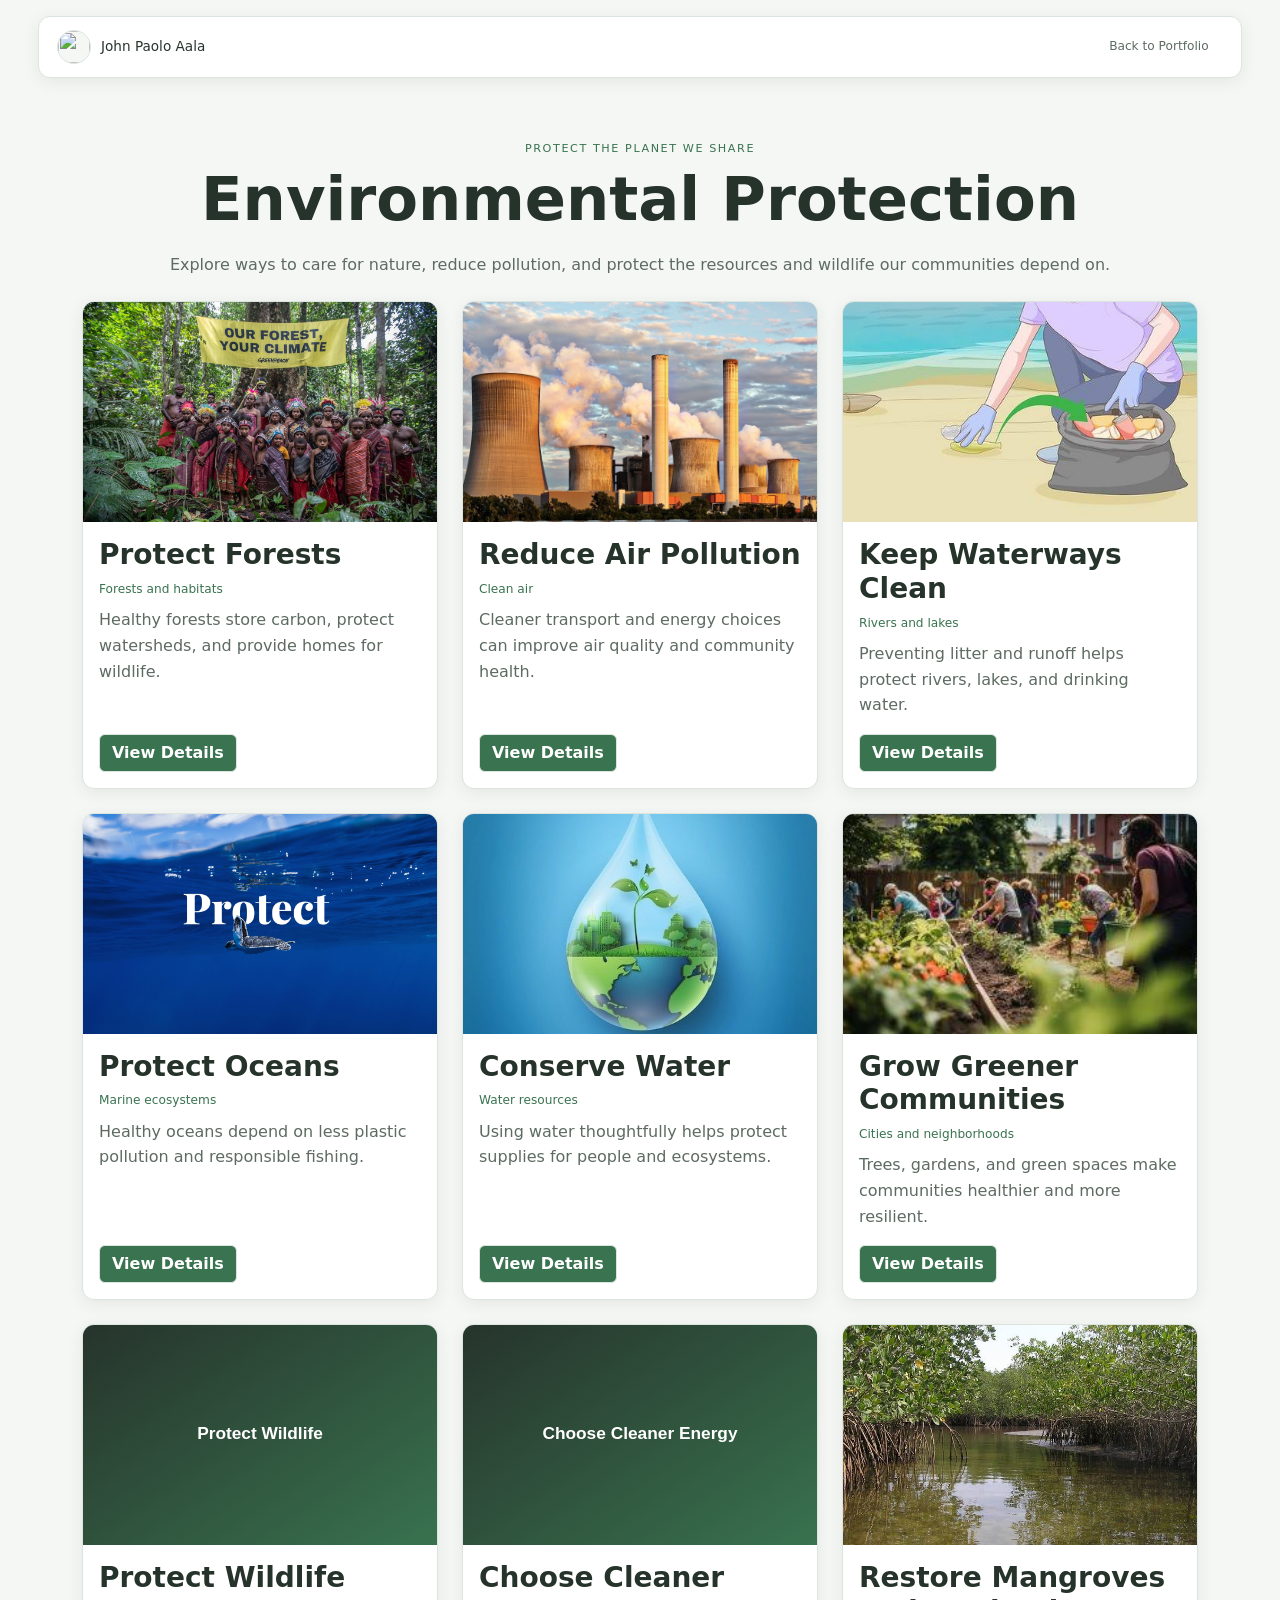
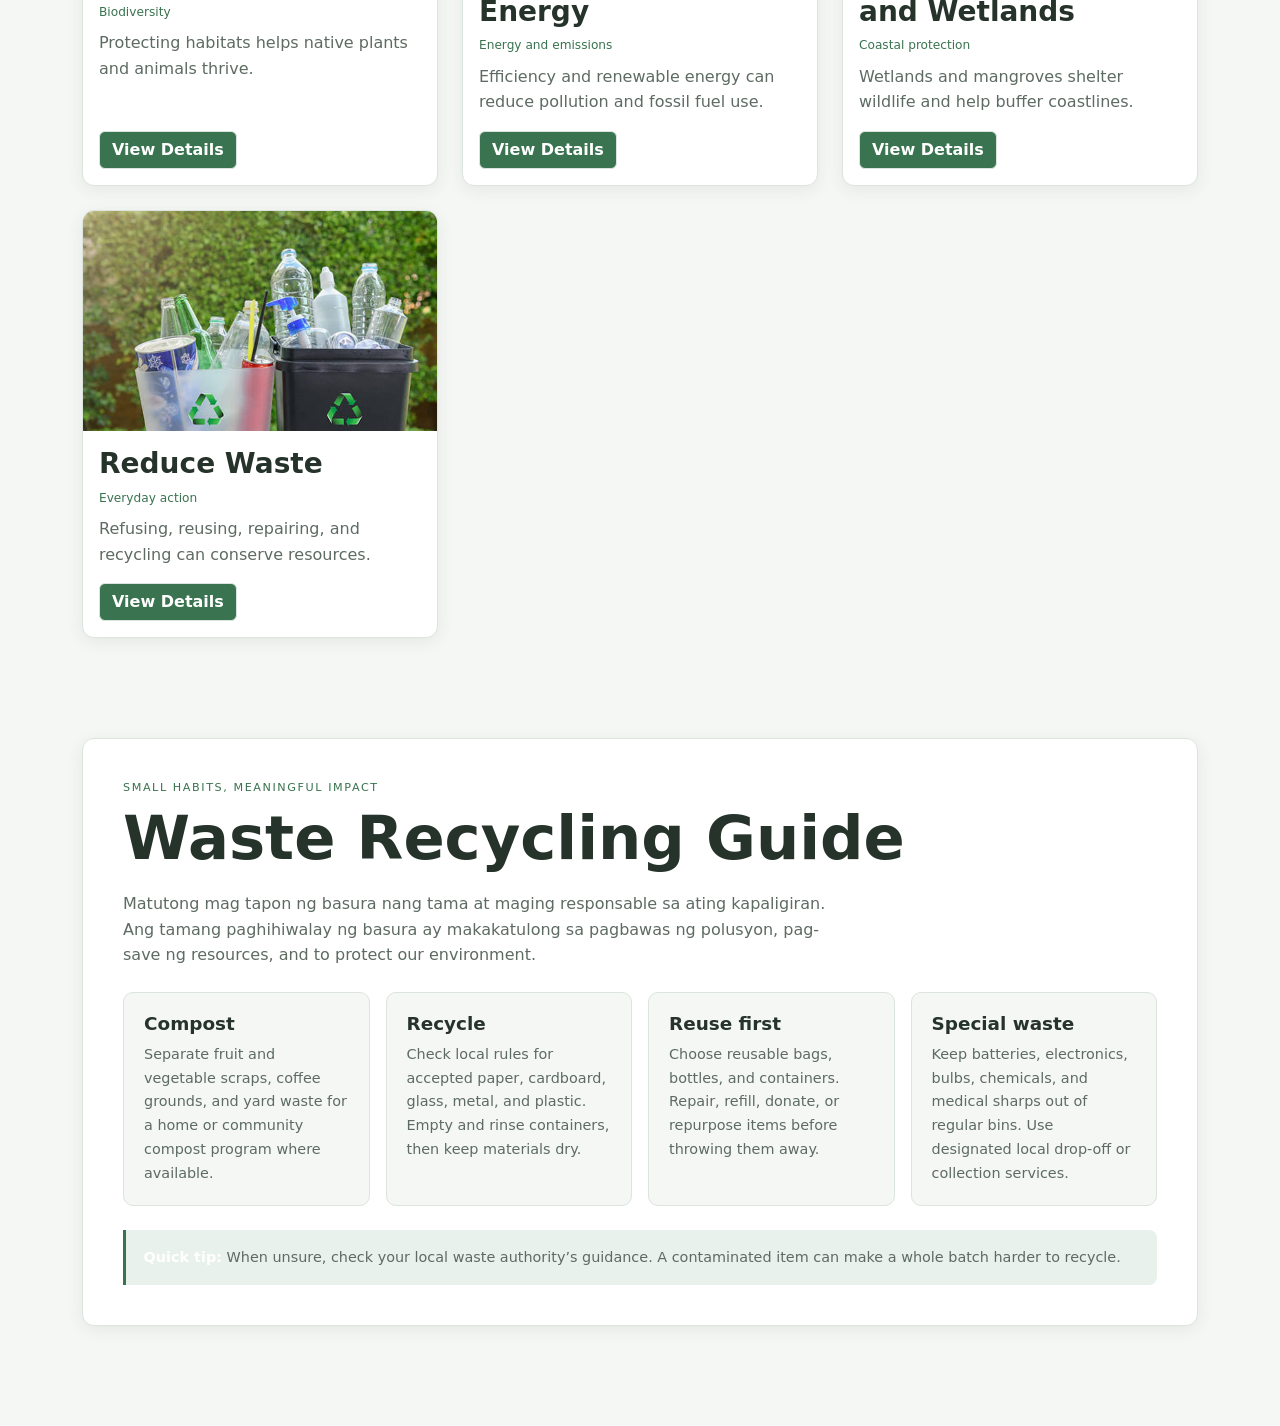
==== act2/index.html @ 0a466f54 "trafer files" ====
<!DOCTYPE html>
<html lang="en">

<head>
    <meta charset="UTF-8">
    <meta name="viewport" content="width=device-width, initial-scale=1">
    <title>Environmental Protection Guide | Small Actions, Big Impact</title>
    <link href="https://cdn.jsdelivr.net/npm/bootstrap@5.3.3/dist/css/bootstrap.min.css" rel="stylesheet">
    <style>
        :root {
            --bg: #f5f7f5;
            --bg-card: #ffffff;
            --text: #26332b;
            --text-soft: #5d6b62;
            --line: #dce4de;
            --accent: #39734f;
            --shadow: rgba(38, 51, 43, 0.08);
        }

        *,
        *::before,
        *::after {
            box-sizing: border-box;
            animation: none !important;
            scroll-behavior: auto !important;
            transition: none !important;
        }

        html {
            min-height: 100%;
        }

        body {
            min-height: 100vh;
            overflow-x: hidden;
            background: var(--bg);
            color: var(--text);
            font-family: system-ui, -apple-system, "Segoe UI", sans-serif;
            line-height: 1.6;
        }

        .environment-navbar {
            top: 16px;
            width: min(94%, 1440px);
            margin-inline: auto;
            padding: 8px 18px;
            border: 1px solid var(--line);
            border-radius: 12px;
            background: var(--bg-card);
            box-shadow: 0 4px 16px var(--shadow);
        }

        .environment-navbar .navbar-brand {
            display: inline-flex;
            align-items: center;
            gap: 10px;
            color: var(--text);
            font-size: .85rem;
        }

        .environment-logo {
            width: 34px;
            height: 34px;
            overflow: hidden;
            border: 1px solid var(--line);
            border-radius: 50%;
            background: var(--bg);
        }

        .environment-logo img {
            width: 100%;
            height: 100%;
            object-fit: cover;
        }

        .environment-navbar .nav-link {
            padding: 8px 14px;
            border-radius: 6px;
            color: var(--text-soft);
            font-size: .76rem;
        }

        .environment-navbar .nav-link:hover,
        .environment-navbar .nav-link:focus {
            background: var(--bg);
            color: var(--text);
        }

        .destinations {
            min-height: 100vh;
            padding: clamp(100px, 12vw, 140px) 0 clamp(52px, 8vw, 100px);
        }

        .section-kicker {
            margin-bottom: 10px;
            color: var(--accent);
            font-size: .7rem;
            letter-spacing: .14em;
            text-transform: uppercase;
        }

        .section-title {
            display: inline-block;
            margin-bottom: 20px;
            color: var(--text);
            font-size: clamp(2.2rem, 5vw, 3.8rem);
            font-weight: 700;
            line-height: 1.05;
        }

        .section-note {
            color: var(--text-soft);
        }

        .dest-card {
            height: 100%;
            overflow: hidden;
            border: 1px solid var(--line);
            border-radius: 12px;
            background: var(--bg-card);
            color: var(--text);
            box-shadow: 0 4px 16px var(--shadow);
        }

        .dest-card:hover,
        .dest-card:focus-within {
            border-color: var(--accent);
        }

        .dest-card:focus-visible {
            outline: 2px solid var(--accent);
            outline-offset: 4px;
        }

        .dest-card>img {
            width: 100%;
            height: 220px;
            object-fit: cover;
        }

        .dest-card .location {
            color: var(--accent);
            font-size: .76rem;
        }

        .dest-card .card-title {
            color: var(--text);
            font-weight: 600;
        }

        .dest-card .card-text {
            color: var(--text-soft);
        }

        .btn-details {
            border: 1px solid var(--line);
            border-radius: 6px;
            background: var(--accent);
            color: #ffffff;
            font-weight: 700;
        }

        .btn-details:hover {
            background: #2d5d40;
            color: #ffffff;
        }

        .modal-content {
            overflow: hidden;
            border: 1px solid var(--line);
            border-radius: 12px;
            background: var(--bg-card);
            color: var(--text);
        }

        .modal-img {
            width: 100%;
            max-height: 360px;
            object-fit: cover;
            background: var(--bg);
        }

        .modal-location {
            color: var(--accent);
        }

        .modal-description {
            color: var(--text-soft);
        }

        .modal-footer {
            border-color: var(--line);
        }

        .recycling-guide {
            padding: 0 0 clamp(52px, 8vw, 100px);
        }

        .recycling-panel {
            padding: clamp(1.25rem, 4vw, 2.5rem);
            border: 1px solid var(--line);
            border-radius: 12px;
            background: var(--bg-card);
            box-shadow: 0 4px 16px var(--shadow);
        }

        .recycling-intro {
            max-width: 720px;
            color: var(--text-soft);
        }

        .waste-card {
            height: 100%;
            padding: 1.25rem;
            border: 1px solid var(--line);
            border-radius: 10px;
            background: var(--bg);
        }

        .waste-card:hover {
            border-color: var(--accent);
        }

        .waste-card h3 {
            margin-bottom: .5rem;
            color: var(--text);
            font-size: 1.15rem;
            font-weight: 600;
        }

        .waste-card p {
            margin-bottom: 0;
            color: var(--text-soft);
            font-size: .9rem;
            line-height: 1.65;
        }

        .recycling-tip {
            padding: 1rem 1.1rem;
            border-left: 3px solid var(--accent);
            border-radius: 0 8px 8px 0;
            background: #e8f1eb;
            color: var(--text-soft);
            font-size: .9rem;
        }
    </style>
</head>

<body>
    <nav class="navbar fixed-top environment-navbar" aria-label="Main navigation">
        <div class="container-fluid px-0">
            <a class="navbar-brand" href="../index.html">
                <span class="environment-logo"><img src="../LOGO (3).svg" alt=""></span>
                <span>John Paolo Aala</span>
            </a>
            <a class="nav-link ms-auto" href="../index.html">
                Back to Portfolio
            </a>
        </div>
    </nav>

    <main>
        <section id="destinations" class="destinations">
            <div class="container">
                <div class="text-center mb-4">
                    <p class="section-kicker">Protect the planet we share</p>
                    <h2 class="section-title">Environmental Protection</h2>
                    <p class="section-note">Explore ways to care for nature, reduce pollution, and protect the
                        resources and wildlife our communities depend on.</p>
                </div>

                <div class="row g-4" id="cardContainer"></div>
            </div>
        </section>

        <section class="recycling-guide" aria-labelledby="recycling-title">
            <div class="container">
                <div class="recycling-panel">
                    <div class="mb-4">
                        <p class="section-kicker">Small habits, meaningful impact</p>
                        <h2 class="section-title" id="recycling-title">Waste Recycling Guide</h2>
                        <p class="recycling-intro mb-0">
                            Matutong mag tapon ng basura nang tama at maging responsable sa ating kapaligiran. Ang
                            tamang paghihiwalay ng basura ay makakatulong sa pagbawas ng polusyon, pag-save ng
                            resources, and to protect our environment.
                        </p>
                    </div>

                    <div class="row g-3">
                        <div class="col-12 col-md-6 col-lg-3">
                            <article class="waste-card">
                                <h3>Compost</h3>
                                <p>Separate fruit and vegetable scraps, coffee grounds, and yard waste for a home or
                                    community compost program where available.</p>
                            </article>
                        </div>
                        <div class="col-12 col-md-6 col-lg-3">
                            <article class="waste-card">
                                <h3>Recycle</h3>
                                <p>Check local rules for accepted paper, cardboard, glass, metal, and plastic. Empty and
                                    rinse containers, then keep materials dry.</p>
                            </article>
                        </div>
                        <div class="col-12 col-md-6 col-lg-3">
                            <article class="waste-card">
                                <h3>Reuse first</h3>
                                <p>Choose reusable bags, bottles, and containers. Repair, refill, donate, or repurpose
                                    items before throwing them away.</p>
                            </article>
                        </div>
                        <div class="col-12 col-md-6 col-lg-3">
                            <article class="waste-card">
                                <h3>Special waste</h3>
                                <p>Keep batteries, electronics, bulbs, chemicals, and medical sharps out of regular
                                    bins. Use designated local drop-off or collection services.</p>
                            </article>
                        </div>
                    </div>

                    <p class="recycling-tip mt-4 mb-0">
                        <strong class="text-white">Quick tip:</strong>
                        When unsure, check your local waste authority’s guidance. A contaminated item can make a whole
                        batch harder to recycle.
                    </p>
                </div>
            </div>
        </section>
    </main>

    <div class="modal" id="detailsModal" tabindex="-1" aria-labelledby="modalTitle" aria-hidden="true">
        <div class="modal-dialog modal-lg modal-dialog-centered modal-dialog-scrollable">
            <div class="modal-content">
                <img id="modalImage" class="modal-img" src="" alt="">
                <div class="modal-body p-4">
                    <h3 id="modalTitle" class="fw-bold"></h3>
                    <p id="modalLocation" class="modal-location fw-semibold"></p>
                    <p id="modalDescription" class="modal-description mb-0"></p>
                </div>
                <div class="modal-footer">
                    <button type="button" class="btn btn-details" data-bs-dismiss="modal">Close</button>
                </div>
            </div>
        </div>
    </div>

    <script src="https://cdn.jsdelivr.net/npm/bootstrap@5.3.3/dist/js/bootstrap.bundle.min.js"></script>
    <script>
        const environmentalTopics = [
            {
                "id": 1,
                "name": "Protect Forests",
                "location": "Forests and habitats",
                "description": "Healthy forests store carbon, protect watersheds, and provide homes for wildlife.",
                "fullDescription": "Forests provide habitat for wildlife, store carbon, help regulate water, and support the livelihoods of many communities. Preventing illegal logging and fires, supporting sustainable forestry, and restoring native trees can help keep forest ecosystems healthy.",
                "image": "assets/forest.jpg"
            },
            {
                "id": 2,
                "name": "Reduce Air Pollution",
                "location": "Clean air",
                "description": "Cleaner transport and energy choices can improve air quality and community health.",
                "fullDescription": "Air pollution comes from sources such as vehicle exhaust, industrial activity, and burning fuels or waste. Cleaner public transport, walking and cycling where safe, energy efficiency, and enforcing pollution standards can reduce harmful emissions and help make neighborhoods healthier.",
                "image": "assets/air.jpg"
            },
            {
                "id": 3,
                "name": "Keep Waterways Clean",
                "location": "Rivers and lakes",
                "description": "Preventing litter and runoff helps protect rivers, lakes, and drinking water.",
                "fullDescription": "Trash, untreated wastewater, and chemicals can pollute rivers and lakes, harming wildlife and people. Dispose of household waste properly, avoid pouring oils or chemicals down drains, reduce single-use plastics, and join local cleanups to help keep waterways healthy.",
                "image": "assets/water.jpeg"
            },
            {
                "id": 4,
                "name": "Protect Oceans",
                "location": "Marine ecosystems",
                "description": "Healthy oceans depend on less plastic pollution and responsible fishing.",
                "fullDescription": "Oceans support biodiversity, food, livelihoods, and coastal protection. Reducing plastic use, keeping litter out of drains and beaches, choosing responsibly sourced seafood, and supporting marine protected areas all contribute to healthier ocean ecosystems.",
                "image": "assets/protect.webp"
            },
            {
                "id": 5,
                "name": "Conserve Water",
                "location": "Water resources",
                "description": "Using water thoughtfully helps protect supplies for people and ecosystems.",
                "fullDescription": "Fresh water is essential for people, farms, and nature. Fix leaks, turn off taps when they are not needed, use water-efficient fixtures, and avoid polluting storm drains. Communities can also protect watersheds and plan carefully for droughts and growing demand.",
                "image": "assets/save.jpg"
            },
            {
                "id": 6,
                "name": "Grow Greener Communities",
                "location": "Cities and neighborhoods",
                "description": "Trees, gardens, and green spaces make communities healthier and more resilient.",
                "fullDescription": "Urban trees, parks, and community gardens provide shade, habitat, and welcoming places to gather. Planting suitable native species, caring for existing trees, and designing connected green spaces can support biodiversity and improve local environments.",
                "image": "assets/grow.jpeg"
            },
            {
                "id": 7,
                "name": "Protect Wildlife",
                "location": "Biodiversity",
                "description": "Protecting habitats helps native plants and animals thrive.",
                "fullDescription": "Wildlife depends on healthy, connected habitats for food, shelter, and breeding. Respect protected areas, never buy products made from threatened species, keep pets from harming wildlife, and support habitat restoration and science-based conservation.",
                "image": "https://images.unsplash.com/photo-1546026423-cc4642628d2b?auto=format&fit=crop&w=900&q=85"
            },
            {
                "id": 8,
                "name": "Choose Cleaner Energy",
                "location": "Energy and emissions",
                "description": "Efficiency and renewable energy can reduce pollution and fossil fuel use.",
                "fullDescription": "Energy choices affect air quality, resource use, and greenhouse gas emissions. Save electricity, choose efficient appliances, and support responsibly developed renewable energy such as solar and wind. Larger changes also depend on clean-energy infrastructure and strong public policy.",
                "image": "https://images.unsplash.com/photo-1448375240586-882707db888b?auto=format&fit=crop&w=900&q=85"
            },
            {
                "id": 9,
                "name": "Restore Mangroves and Wetlands",
                "location": "Coastal protection",
                "description": "Wetlands and mangroves shelter wildlife and help buffer coastlines.",
                "fullDescription": "Mangroves and wetlands are valuable habitats that support fish, birds, and other wildlife. They can also help reduce erosion and soften some coastal impacts. Protect existing ecosystems and join restoration projects led by local experts using appropriate native species.",
                "image": "assets/mangrove.jpeg"
            },
            {
                "id": 10,
                "name": "Reduce Waste",
                "location": "Everyday action",
                "description": "Refusing, reusing, repairing, and recycling can conserve resources.",
                "fullDescription": "Waste prevention starts before an item reaches the bin. Choose durable and reusable products, avoid unnecessary packaging, repair and donate usable items, and sort accepted recyclables according to local guidance. Compost food scraps where a suitable program is available.",
                "image": "assets/waste.jpeg"
            }
        ];

        const cardContainer = document.getElementById("cardContainer");

        function fallbackImage(name) {
            const svg =
                "<svg xmlns='http://www.w3.org/2000/svg' width='900' height='600'>" +
                "<defs><linearGradient id='g' x1='0' y1='0' x2='1' y2='1'>" +
                "<stop offset='0' stop-color='#26332b'/><stop offset='1' stop-color='#39734f'/></linearGradient></defs>" +
                "<rect width='900' height='600' fill='url(#g)'/>" +
                "<text x='450' y='310' font-family='Arial' font-size='44' font-weight='bold' fill='white' text-anchor='middle'>" +
                name.replace(/&/g, "&amp;") + "</text></svg>";
            return "data:image/svg+xml;charset=UTF-8," + encodeURIComponent(svg);
        }

        function attachFallback(img, name) {
            img.addEventListener("error", function handler() {
                img.removeEventListener("error", handler);
                img.src = fallbackImage(name);
            });
        }

        function showCards(list) {
            cardContainer.innerHTML = "";

            list.forEach(function (place) {
                const col = document.createElement("div");
                col.className = "col-12 col-md-6 col-lg-4";

                col.innerHTML = `
                    <article class="card dest-card h-100">
                        <img src="${place.image}" class="card-img-top" alt="${place.name}" loading="lazy">
                        <div class="card-body d-flex flex-column">
                            <h3 class="card-title fw-bold">${place.name}</h3>
                            <p class="location mb-2">${place.location}</p>
                            <p class="card-text flex-grow-1">${place.description}</p>
                            <button class="btn btn-details align-self-start" data-id="${place.id}">View Details</button>
                        </div>
                    </article>`;

                attachFallback(col.querySelector("img"), place.name);
                cardContainer.appendChild(col);
            });
        }

        const detailsModal = new bootstrap.Modal(document.getElementById("detailsModal"));
        const modalImage = document.getElementById("modalImage");

        cardContainer.addEventListener("click", function (event) {
            const button = event.target.closest("button[data-id]");
            if (!button) return;

            const place = environmentalTopics.find(function (p) {
                return p.id === Number(button.dataset.id);
            });

            modalImage.src = place.image;
            modalImage.alt = place.name;
            attachFallback(modalImage, place.name);
            document.getElementById("modalTitle").textContent = place.name;
            document.getElementById("modalLocation").textContent = place.location;
            document.getElementById("modalDescription").textContent = place.fullDescription;

            detailsModal.show();
        });

        showCards(environmentalTopics);
    </script>
</body>

</html>
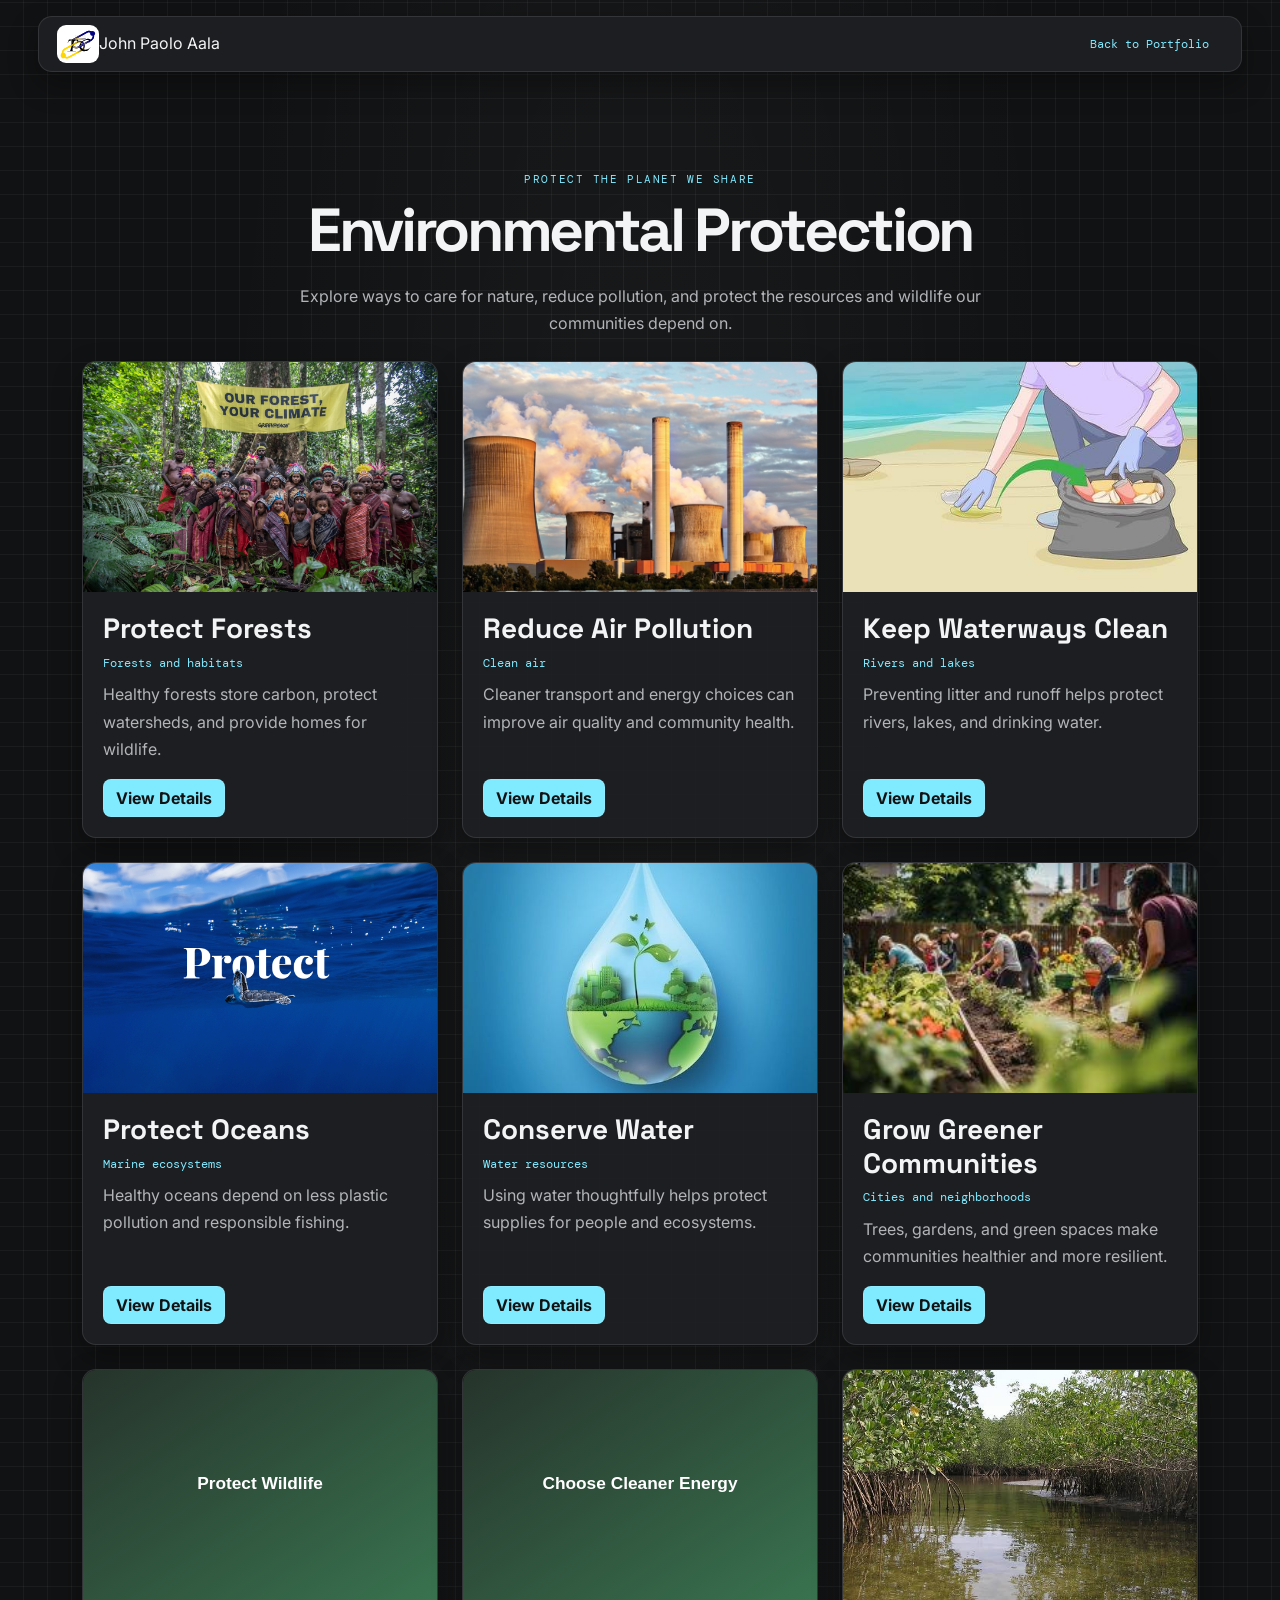
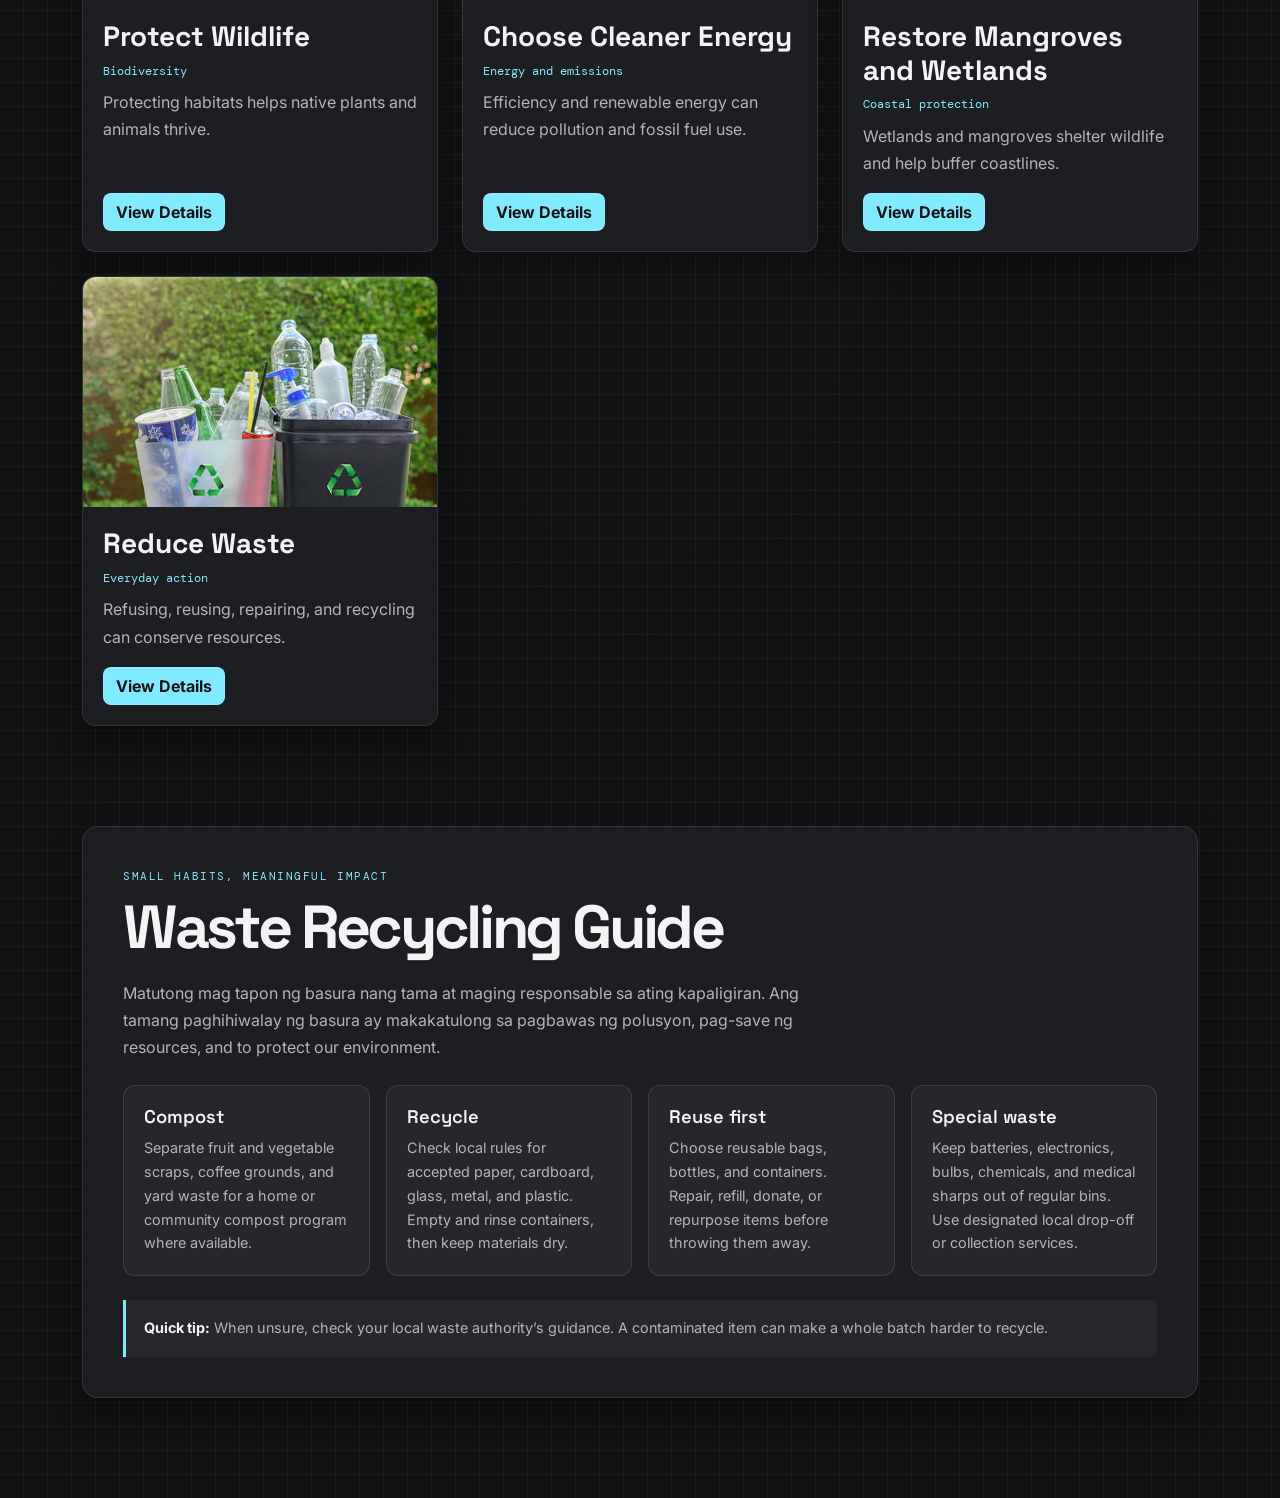
==== commit b49c088a: "changes" ====
--- a/act2/index.html
+++ b/act2/index.html
@@ -6,37 +6,70 @@
     <meta name="viewport" content="width=device-width, initial-scale=1">
     <title>Environmental Protection Guide | Small Actions, Big Impact</title>
     <link href="https://cdn.jsdelivr.net/npm/bootstrap@5.3.3/dist/css/bootstrap.min.css" rel="stylesheet">
+    <link
+        href="https://fonts.googleapis.com/css2?family=DM+Mono:wght@400;500&family=Inter:wght@400;500;600;700;800&family=Space+Grotesk:wght@400;500;600;700&display=swap"
+        rel="stylesheet">
     <style>
         :root {
-            --bg: #f5f7f5;
-            --bg-card: #ffffff;
-            --text: #26332b;
-            --text-soft: #5d6b62;
-            --line: #dce4de;
-            --accent: #39734f;
-            --shadow: rgba(38, 51, 43, 0.08);
+            color-scheme: dark;
+            --bg: #111213;
+            --bg-card: rgba(30, 31, 34, 0.94);
+            --text: #f3f4f5;
+            --text-soft: #b2b4b8;
+            --line: rgba(255, 255, 255, 0.1);
+            --accent: #80eaff;
+            --shadow: rgba(0, 0, 0, 0.32);
+            --grid: rgba(255, 255, 255, 0.045);
+            --ambient: rgba(255, 255, 255, 0.035);
+            --panel-bg: rgba(255, 255, 255, 0.045);
+            --overlay: rgba(0, 0, 0, 0.42);
+        }
+
+        html[data-theme="light"] {
+            color-scheme: light;
+            --bg: #f4efe6;
+            --bg-card: rgba(255, 253, 248, 0.94);
+            --text: #292720;
+            --text-soft: #514c43;
+            --line: rgba(65, 54, 40, 0.13);
+            --accent: #a45136;
+            --shadow: rgba(77, 58, 35, 0.1);
+            --grid: rgba(91, 72, 48, 0.075);
+            --ambient: rgba(255, 250, 239, 0.8);
+            --panel-bg: rgba(255, 250, 239, 0.8);
+            --overlay: rgba(41, 31, 23, 0.34);
         }
 
         *,
         *::before,
         *::after {
             box-sizing: border-box;
-            animation: none !important;
-            scroll-behavior: auto !important;
-            transition: none !important;
         }
 
         html {
             min-height: 100%;
+            scroll-behavior: smooth;
         }
 
         body {
             min-height: 100vh;
             overflow-x: hidden;
-            background: var(--bg);
-            color: var(--text);
-            font-family: system-ui, -apple-system, "Segoe UI", sans-serif;
-            line-height: 1.6;
+            margin: 0;
+            background:
+                radial-gradient(ellipse at 50% 24%, var(--ambient), transparent 48%),
+                repeating-linear-gradient(0deg, transparent 0 23px, var(--grid) 23px 24px),
+                repeating-linear-gradient(90deg, transparent 0 23px, var(--grid) 23px 24px),
+                var(--bg);
+            color: var(--text);
+            font-family: 'Inter', sans-serif;
+            line-height: 1.7;
+            transition: background-color 180ms ease, color 180ms ease;
+        }
+
+        h1,
+        h2,
+        h3 {
+            font-family: 'Space Grotesk', sans-serif;
         }
 
         .environment-navbar {
@@ -45,9 +78,10 @@
             margin-inline: auto;
             padding: 8px 18px;
             border: 1px solid var(--line);
-            border-radius: 12px;
+            border-radius: 14px;
             background: var(--bg-card);
-            box-shadow: 0 4px 16px var(--shadow);
+            box-shadow: 0 12px 30px var(--shadow);
+            backdrop-filter: blur(14px);
         }
 
         .environment-navbar .navbar-brand {
@@ -56,39 +90,43 @@
             gap: 10px;
             color: var(--text);
             font-size: .85rem;
+            font-weight: 600;
         }
 
         .environment-logo {
-            width: 34px;
-            height: 34px;
+            width: 42px;
+            height: 38px;
             overflow: hidden;
             border: 1px solid var(--line);
-            border-radius: 50%;
-            background: var(--bg);
+            border-radius: 9px;
+            background: #ffffff;
         }
 
         .environment-logo img {
             width: 100%;
             height: 100%;
-            object-fit: cover;
+            padding: 2px;
+            object-fit: contain;
         }
 
         .environment-navbar .nav-link {
             padding: 8px 14px;
-            border-radius: 6px;
-            color: var(--text-soft);
+            border-radius: 8px;
+            color: var(--accent);
+            font-family: 'DM Mono', monospace;
             font-size: .76rem;
+            transition: color 180ms ease, background-color 180ms ease;
         }
 
         .environment-navbar .nav-link:hover,
         .environment-navbar .nav-link:focus {
-            background: var(--bg);
+            background: var(--panel-bg);
             color: var(--text);
         }
 
         .destinations {
             min-height: 100vh;
-            padding: clamp(100px, 12vw, 140px) 0 clamp(52px, 8vw, 100px);
+            padding: clamp(120px, 14vw, 170px) 0 clamp(52px, 8vw, 100px);
         }
 
         .section-kicker {
@@ -97,6 +135,7 @@
             font-size: .7rem;
             letter-spacing: .14em;
             text-transform: uppercase;
+            font-family: 'DM Mono', monospace;
         }
 
         .section-title {
@@ -106,25 +145,32 @@
             font-size: clamp(2.2rem, 5vw, 3.8rem);
             font-weight: 700;
             line-height: 1.05;
+            letter-spacing: -.055em;
         }
 
         .section-note {
+            max-width: 760px;
+            margin-inline: auto;
             color: var(--text-soft);
         }
 
         .dest-card {
+            position: relative;
             height: 100%;
             overflow: hidden;
             border: 1px solid var(--line);
-            border-radius: 12px;
+            border-radius: 14px;
             background: var(--bg-card);
             color: var(--text);
-            box-shadow: 0 4px 16px var(--shadow);
+            box-shadow: 0 12px 30px var(--shadow);
+            transition: transform 180ms ease, border-color 180ms ease, box-shadow 180ms ease;
         }
 
         .dest-card:hover,
         .dest-card:focus-within {
-            border-color: var(--accent);
+            transform: translateY(-3px);
+            border-color: color-mix(in srgb, var(--accent) 48%, transparent);
+            box-shadow: 0 18px 38px var(--shadow);
         }
 
         .dest-card:focus-visible {
@@ -134,13 +180,15 @@
 
         .dest-card>img {
             width: 100%;
-            height: 220px;
+            height: 230px;
             object-fit: cover;
+            background: var(--bg);
         }
 
         .dest-card .location {
             color: var(--accent);
-            font-size: .76rem;
+            font-family: 'DM Mono', monospace;
+            font-size: .72rem;
         }
 
         .dest-card .card-title {
@@ -152,25 +200,39 @@
             color: var(--text-soft);
         }
 
+        .dest-card .card-body {
+            padding: 1.25rem;
+        }
+
         .btn-details {
             border: 1px solid var(--line);
-            border-radius: 6px;
+            border-radius: 8px;
             background: var(--accent);
-            color: #ffffff;
+            color: var(--bg);
             font-weight: 700;
-        }
-
-        .btn-details:hover {
-            background: #2d5d40;
-            color: #ffffff;
+            transition: transform 180ms ease, background-color 180ms ease, color 180ms ease;
+        }
+
+        .btn-details:hover,
+        .btn-details:focus-visible {
+            transform: translateY(-1px);
+            background: var(--text);
+            color: var(--bg);
+        }
+
+        .btn-details:focus-visible,
+        .environment-navbar .nav-link:focus-visible {
+            outline: 2px solid var(--accent);
+            outline-offset: 3px;
         }
 
         .modal-content {
             overflow: hidden;
             border: 1px solid var(--line);
-            border-radius: 12px;
+            border-radius: 14px;
             background: var(--bg-card);
             color: var(--text);
+            box-shadow: 0 18px 48px var(--shadow);
         }
 
         .modal-img {
@@ -192,6 +254,10 @@
             border-color: var(--line);
         }
 
+        .modal-header {
+            border-color: var(--line);
+        }
+
         .recycling-guide {
             padding: 0 0 clamp(52px, 8vw, 100px);
         }
@@ -199,9 +265,9 @@
         .recycling-panel {
             padding: clamp(1.25rem, 4vw, 2.5rem);
             border: 1px solid var(--line);
-            border-radius: 12px;
+            border-radius: 16px;
             background: var(--bg-card);
-            box-shadow: 0 4px 16px var(--shadow);
+            box-shadow: 0 12px 30px var(--shadow);
         }
 
         .recycling-intro {
@@ -213,12 +279,14 @@
             height: 100%;
             padding: 1.25rem;
             border: 1px solid var(--line);
-            border-radius: 10px;
-            background: var(--bg);
+            border-radius: 12px;
+            background: var(--panel-bg);
+            transition: transform 180ms ease, border-color 180ms ease;
         }
 
         .waste-card:hover {
-            border-color: var(--accent);
+            transform: translateY(-2px);
+            border-color: color-mix(in srgb, var(--accent) 48%, transparent);
         }
 
         .waste-card h3 {
@@ -239,9 +307,38 @@
             padding: 1rem 1.1rem;
             border-left: 3px solid var(--accent);
             border-radius: 0 8px 8px 0;
-            background: #e8f1eb;
+            background: var(--panel-bg);
             color: var(--text-soft);
             font-size: .9rem;
+        }
+
+        .recycling-tip strong {
+            color: var(--text);
+        }
+
+        @media (max-width: 575.98px) {
+            .environment-navbar {
+                top: 10px;
+                padding: 7px 12px;
+            }
+
+            .destinations {
+                padding-top: 112px;
+            }
+
+            .recycling-panel {
+                padding: 1.1rem;
+            }
+        }
+
+        @media (prefers-reduced-motion: reduce) {
+
+            *,
+            *::before,
+            *::after {
+                scroll-behavior: auto !important;
+                transition-duration: .01ms !important;
+            }
         }
     </style>
 </head>
@@ -249,11 +346,10 @@
 <body>
     <nav class="navbar fixed-top environment-navbar" aria-label="Main navigation">
         <div class="container-fluid px-0">
-            <a class="navbar-brand" href="../index.html">
-                <span class="environment-logo"><img src="../LOGO (3).svg" alt=""></span>
+                <span class="environment-logo"><img src="../act1/assets/LOGO%20(3)%20(1).svg" alt=""></span>
                 <span>John Paolo Aala</span>
             </a>
-            <a class="nav-link ms-auto" href="../index.html">
+            <a class="nav-link ms-auto" href="https://jpguev.github.io/">
                 Back to Portfolio
             </a>
         </div>
@@ -318,7 +414,7 @@
                     </div>
 
                     <p class="recycling-tip mt-4 mb-0">
-                        <strong class="text-white">Quick tip:</strong>
+                        <strong>Quick tip:</strong>
                         When unsure, check your local waste authority’s guidance. A contaminated item can make a whole
                         batch harder to recycle.
                     </p>
@@ -345,6 +441,14 @@
 
     <script src="https://cdn.jsdelivr.net/npm/bootstrap@5.3.3/dist/js/bootstrap.bundle.min.js"></script>
     <script>
+        window.addEventListener("message", function (event) {
+            if (event.source !== window.parent || !event.data || event.data.type !== "gallery-theme") {
+                return;
+            }
+
+            document.documentElement.dataset.theme = event.data.theme === "light" ? "light" : "dark";
+        });
+
         const environmentalTopics = [
             {
                 "id": 1,
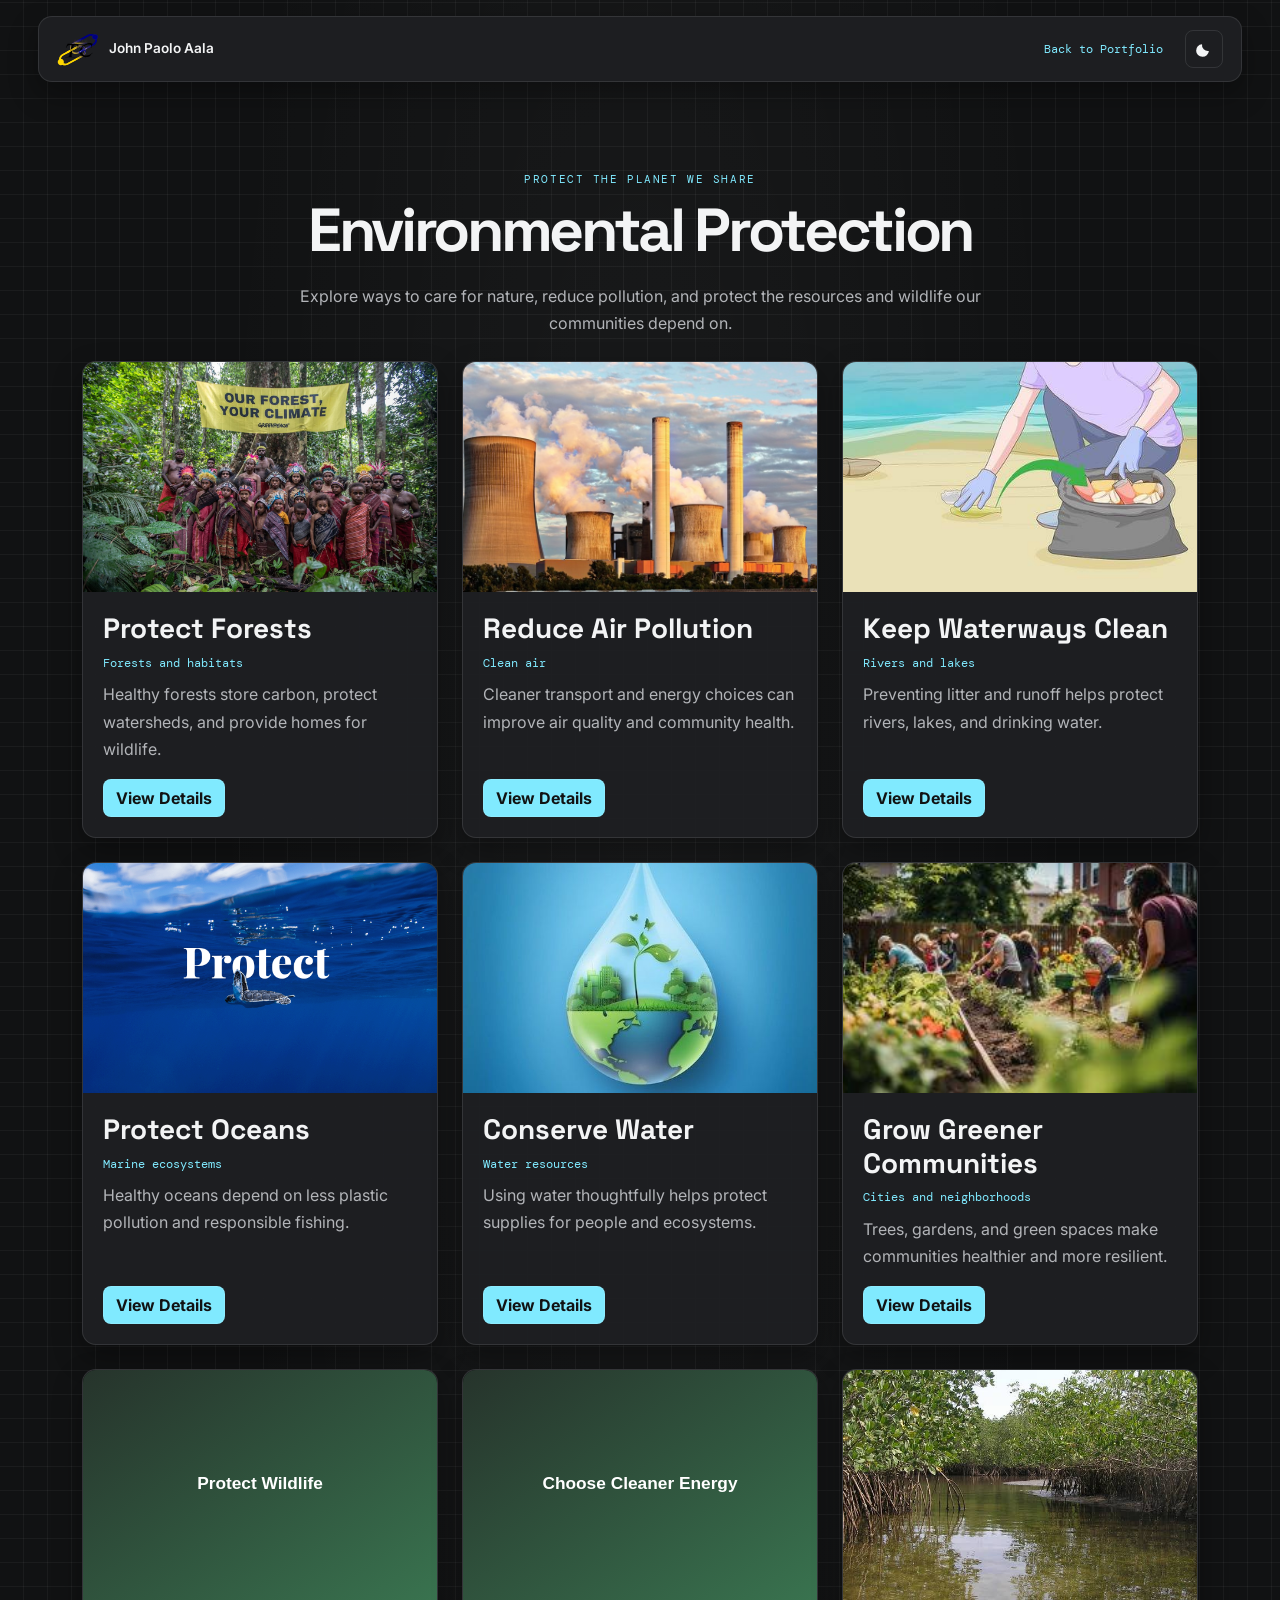
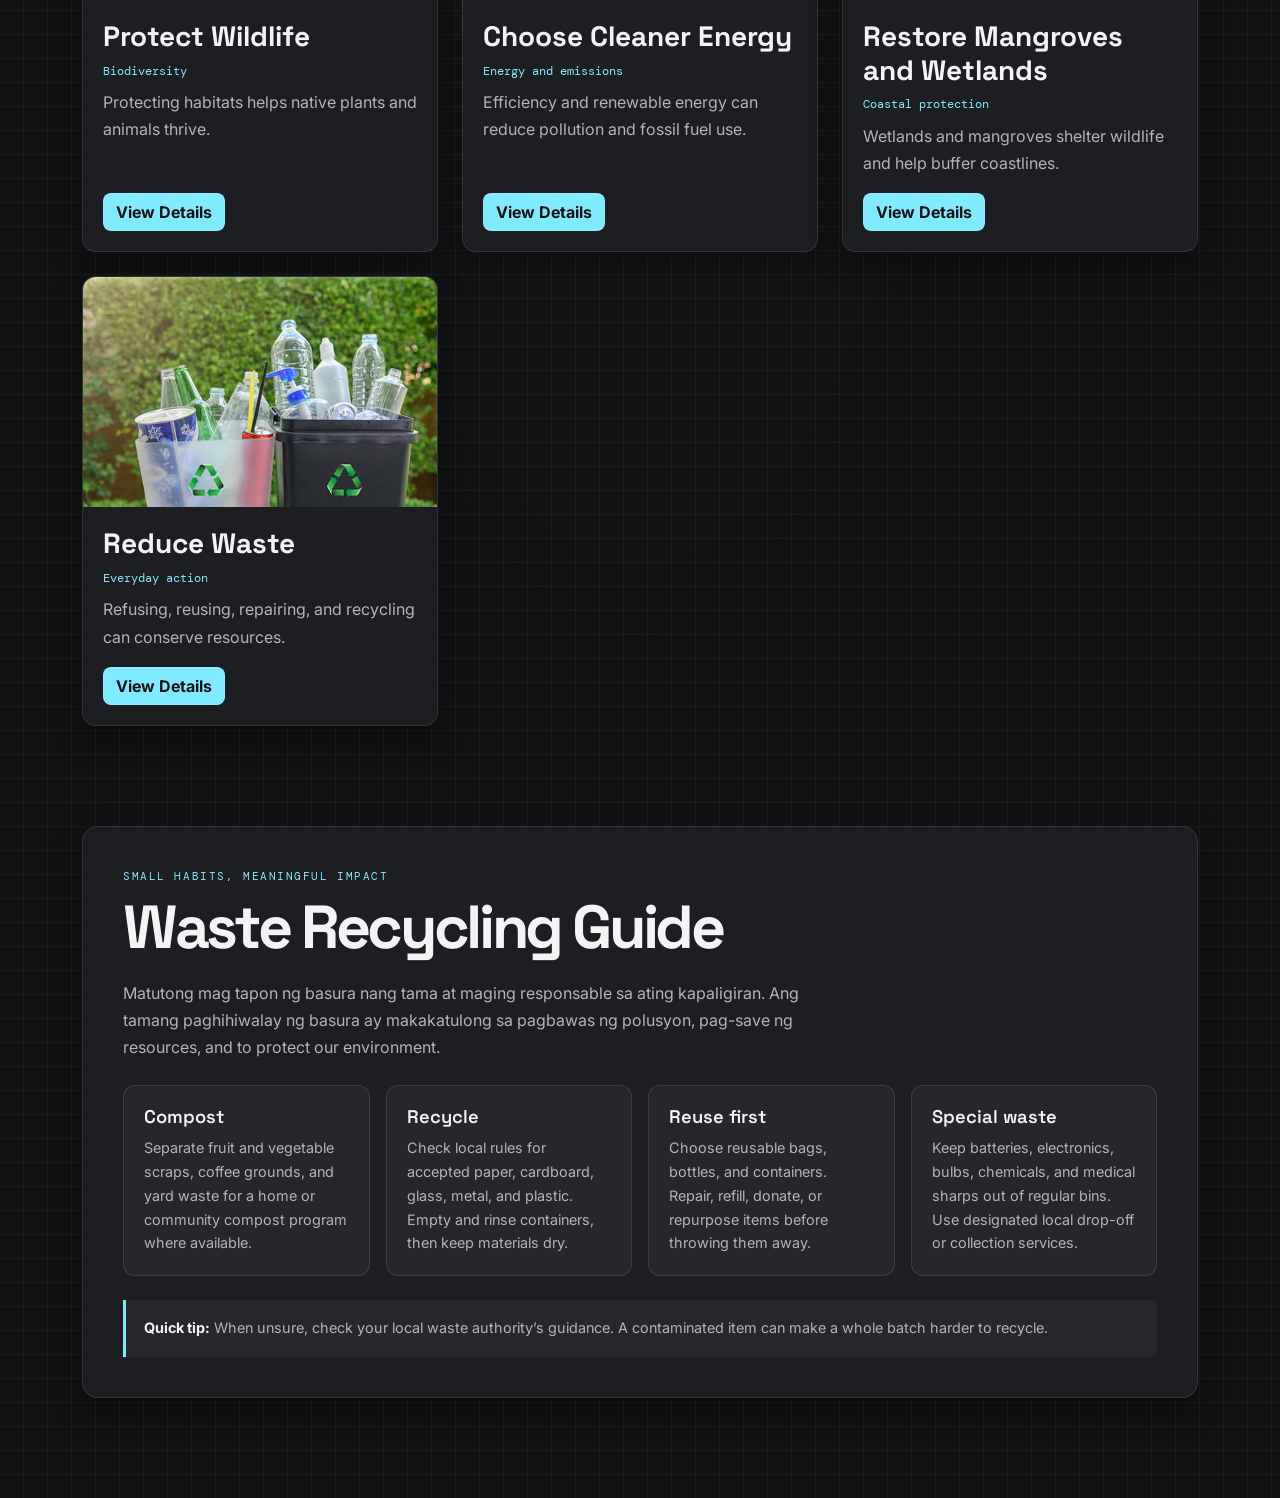
==== commit ed368a7d: "changes" ====
--- a/act2/index.html
+++ b/act2/index.html
@@ -96,17 +96,54 @@
         .environment-logo {
             width: 42px;
             height: 38px;
-            overflow: hidden;
-            border: 1px solid var(--line);
-            border-radius: 9px;
-            background: #ffffff;
+            overflow: visible;
         }
 
         .environment-logo img {
+            display: block;
             width: 100%;
             height: 100%;
-            padding: 2px;
             object-fit: contain;
+        }
+
+        .environment-navbar .theme-toggle {
+            display: grid;
+            width: 38px;
+            height: 38px;
+            place-items: center;
+            padding: 0;
+            border: 1px solid var(--line);
+            border-radius: 8px;
+            background: transparent;
+            color: var(--text);
+            transition: color 180ms ease, background-color 180ms ease, border-color 180ms ease;
+        }
+
+        .environment-navbar .theme-toggle svg {
+            width: 18px;
+            height: 18px;
+        }
+
+        .environment-navbar .theme-toggle .icon-sun {
+            display: none;
+        }
+
+        html[data-theme="light"] .environment-navbar .theme-toggle .icon-moon {
+            display: none;
+        }
+
+        html[data-theme="light"] .environment-navbar .theme-toggle .icon-sun {
+            display: block;
+        }
+
+        .environment-navbar .theme-toggle:hover {
+            border-color: var(--accent);
+            background: var(--panel-bg);
+        }
+
+        .environment-navbar .theme-toggle:focus-visible {
+            outline: 2px solid var(--accent);
+            outline-offset: 3px;
         }
 
         .environment-navbar .nav-link {
@@ -346,12 +383,24 @@
 <body>
     <nav class="navbar fixed-top environment-navbar" aria-label="Main navigation">
         <div class="container-fluid px-0">
+            <a class="navbar-brand" href="../index.html">
                 <span class="environment-logo"><img src="../act1/assets/LOGO%20(3)%20(1).svg" alt=""></span>
                 <span>John Paolo Aala</span>
             </a>
-            <a class="nav-link ms-auto" href="https://jpguev.github.io/">
-                Back to Portfolio
-            </a>
+            <div class="d-flex align-items-center gap-2 ms-auto">
+                <a class="nav-link" href="https://jpguev.github.io/">Back to Portfolio</a>
+                <button class="theme-toggle" id="themeToggle" type="button" aria-label="Switch to light mode"
+                    aria-pressed="false">
+                    <svg class="icon-moon" viewBox="0 0 24 24" fill="currentColor" aria-hidden="true">
+                        <path d="M9.37 5.51A8.003 8.003 0 0 0 18.49 14.63 8.5 8.5 0 1 1 9.37 5.51Z" />
+                    </svg>
+                    <svg class="icon-sun" viewBox="0 0 24 24" fill="none" stroke="currentColor" stroke-width="1.8"
+                        stroke-linecap="round" aria-hidden="true">
+                        <circle cx="12" cy="12" r="4" />
+                        <path d="M12 2v2m0 16v2M4.93 4.93l1.42 1.42m11.3 11.3 1.42 1.42M2 12h2m16 0h2M4.93 19.07l1.42-1.42m11.3-11.3 1.42-1.42" />
+                    </svg>
+                </button>
+            </div>
         </div>
     </nav>
 
@@ -441,12 +490,25 @@
 
     <script src="https://cdn.jsdelivr.net/npm/bootstrap@5.3.3/dist/js/bootstrap.bundle.min.js"></script>
     <script>
+        const themeToggle = document.getElementById("themeToggle");
+
+        function setTheme(theme) {
+            const currentTheme = theme === "light" ? "light" : "dark";
+            document.documentElement.dataset.theme = currentTheme;
+            themeToggle.setAttribute("aria-label", `Switch to ${currentTheme === "light" ? "dark" : "light"} mode`);
+            themeToggle.setAttribute("aria-pressed", String(currentTheme === "light"));
+        }
+
+        themeToggle.addEventListener("click", function () {
+            setTheme(document.documentElement.dataset.theme === "light" ? "dark" : "light");
+        });
+
         window.addEventListener("message", function (event) {
             if (event.source !== window.parent || !event.data || event.data.type !== "gallery-theme") {
                 return;
             }
 
-            document.documentElement.dataset.theme = event.data.theme === "light" ? "light" : "dark";
+            setTheme(event.data.theme);
         });
 
         const environmentalTopics = [
